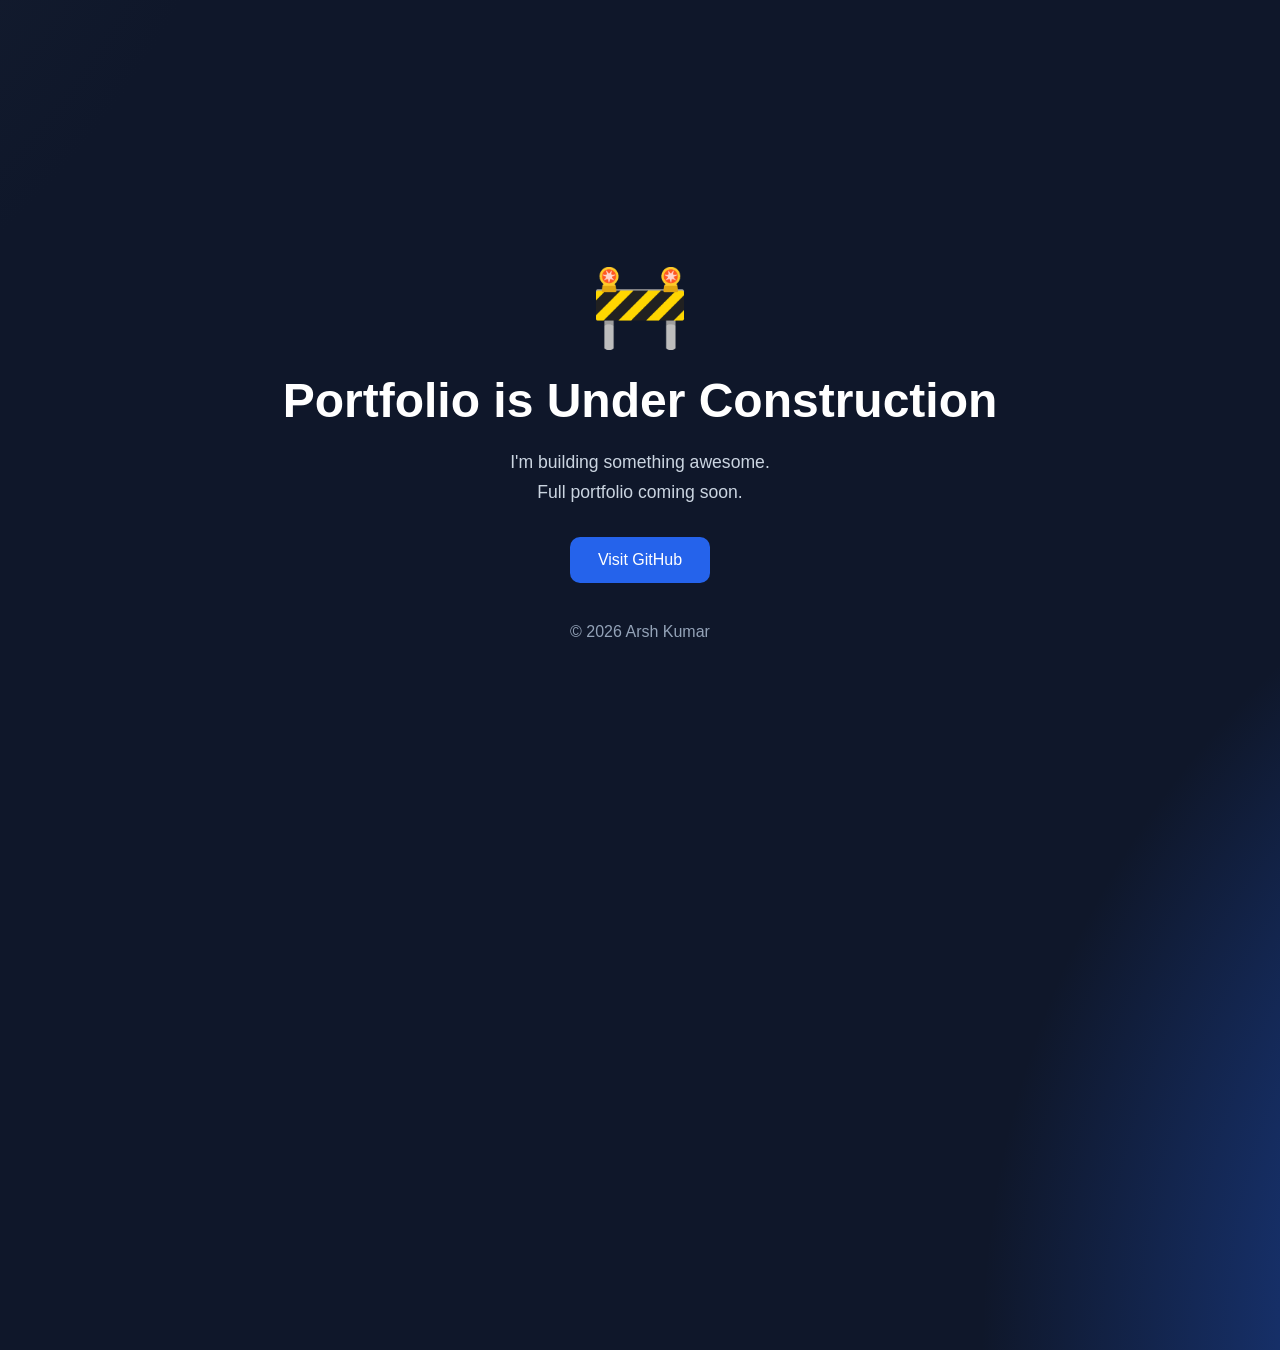
==== index.html @ bc9d830c "add condition and add file under-construction and portfolio" ====
<!DOCTYPE html>
<html lang="en">
  <head>
    <meta charset="UTF-8" />
    <meta name="viewport" content="width=device-width, initial-scale=1.0" />
    <title>Arsh Kumar</title>

    <script>
      // ====================================
      // CHANGE ONLY THIS VALUE
      // false = under construction
      // true  = live portfolio
      // ====================================
      
      const LIVE = false;
      
      if (LIVE) {
        window.location.href = 'portfolio.html'
      } else {
        window.location.href = 'under-construction.html'
      }
    </script>
  </head>

  <body></body>
</html>
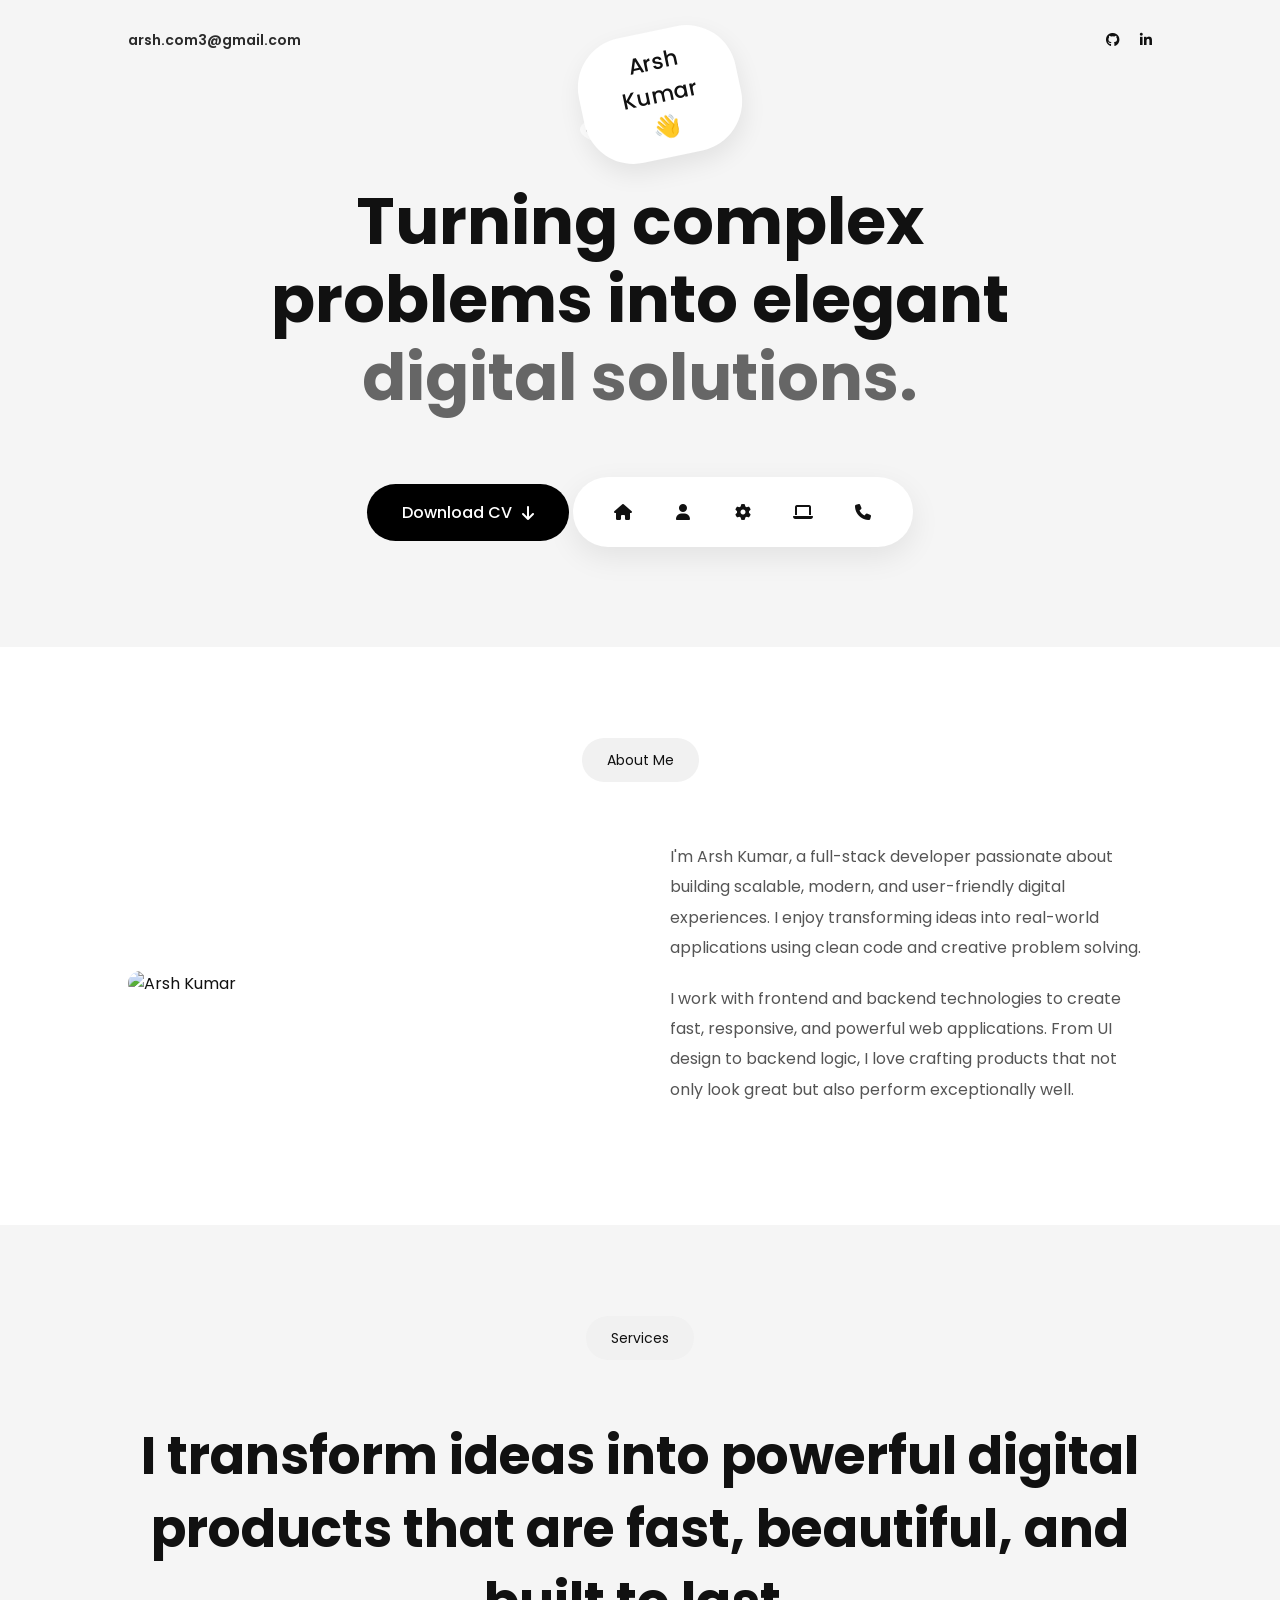
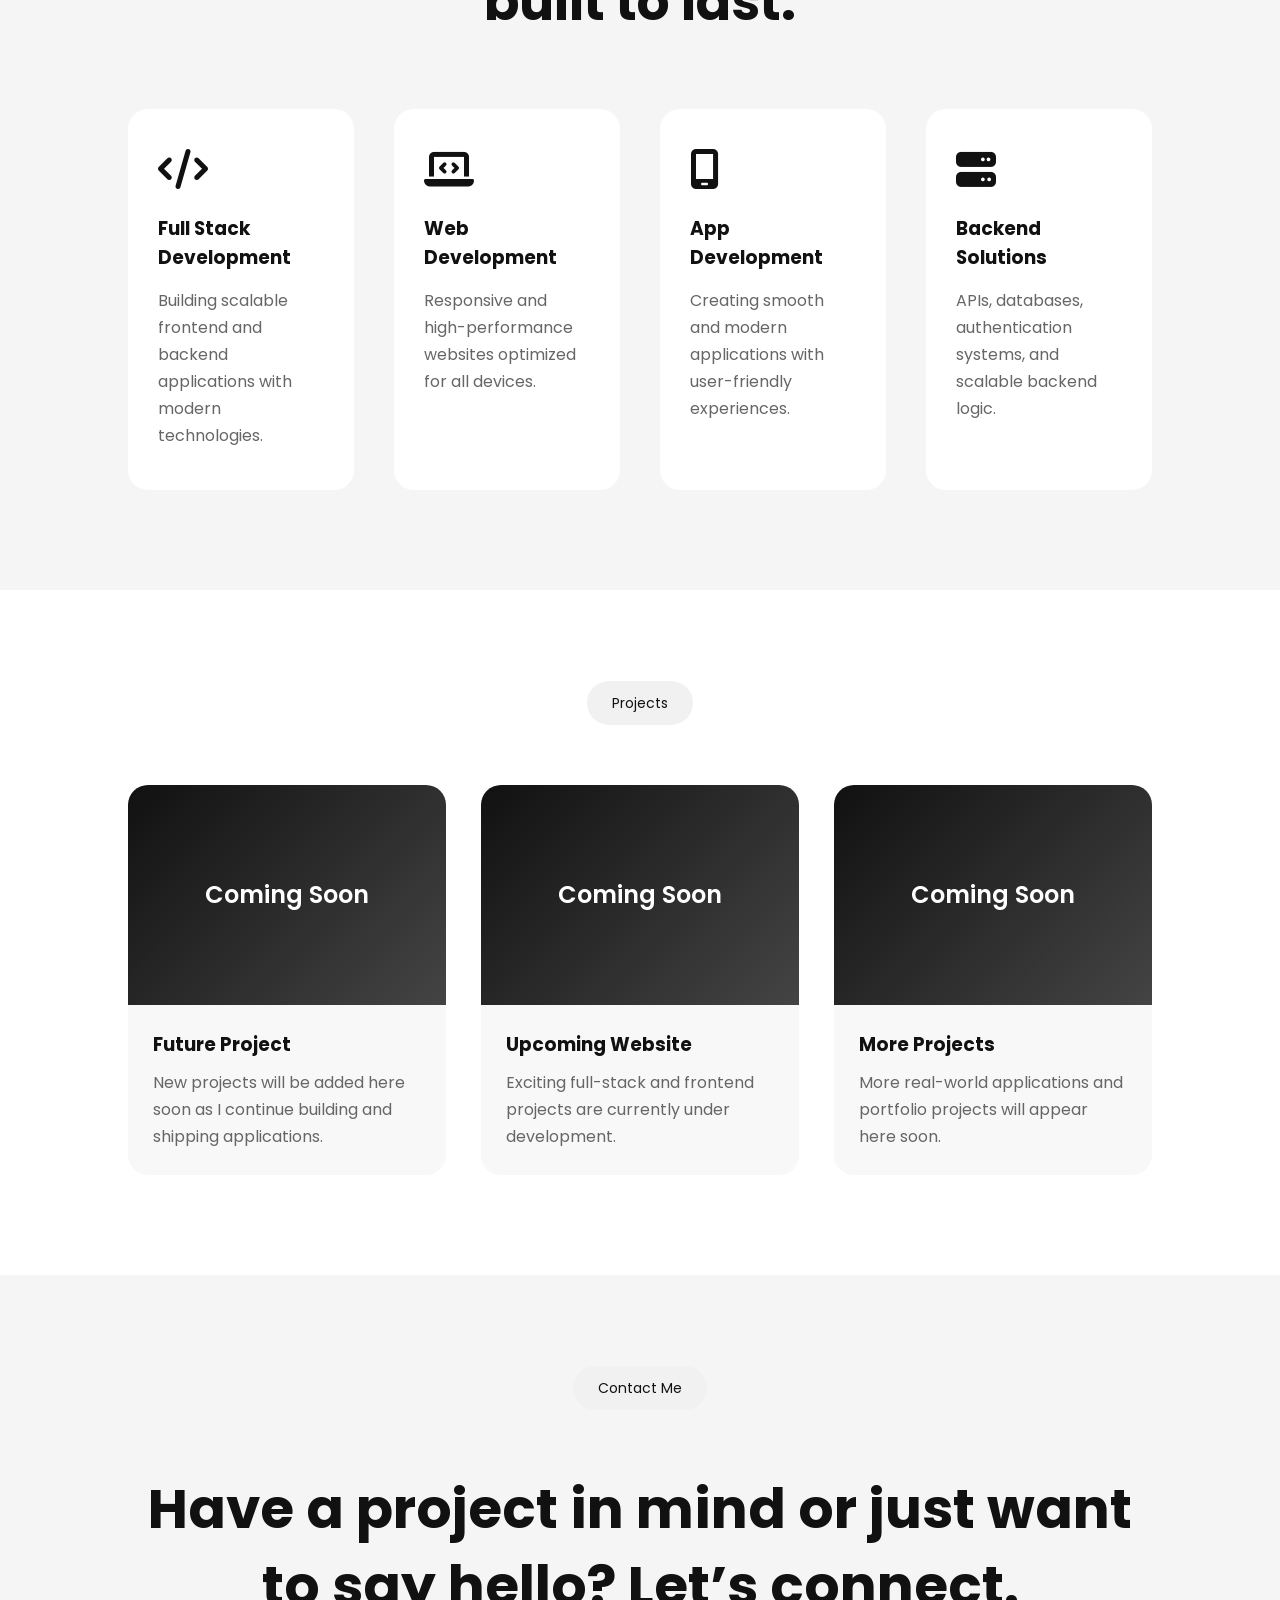
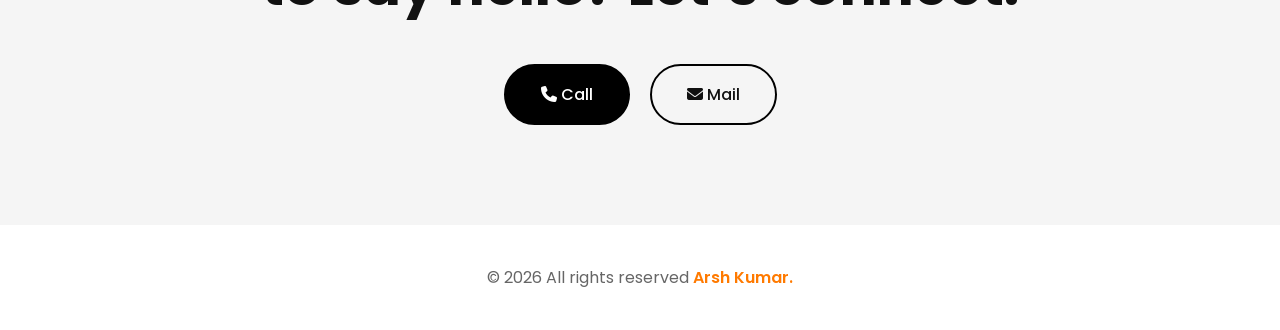
==== commit 3df3d9c5: "add static file and improve porfolio" ====
--- a/index.html
+++ b/index.html
@@ -12,7 +12,7 @@
       // true  = live portfolio
       // ====================================
       
-      const LIVE = false;
+      const LIVE = true;
       
       if (LIVE) {
         window.location.href = 'portfolio.html'
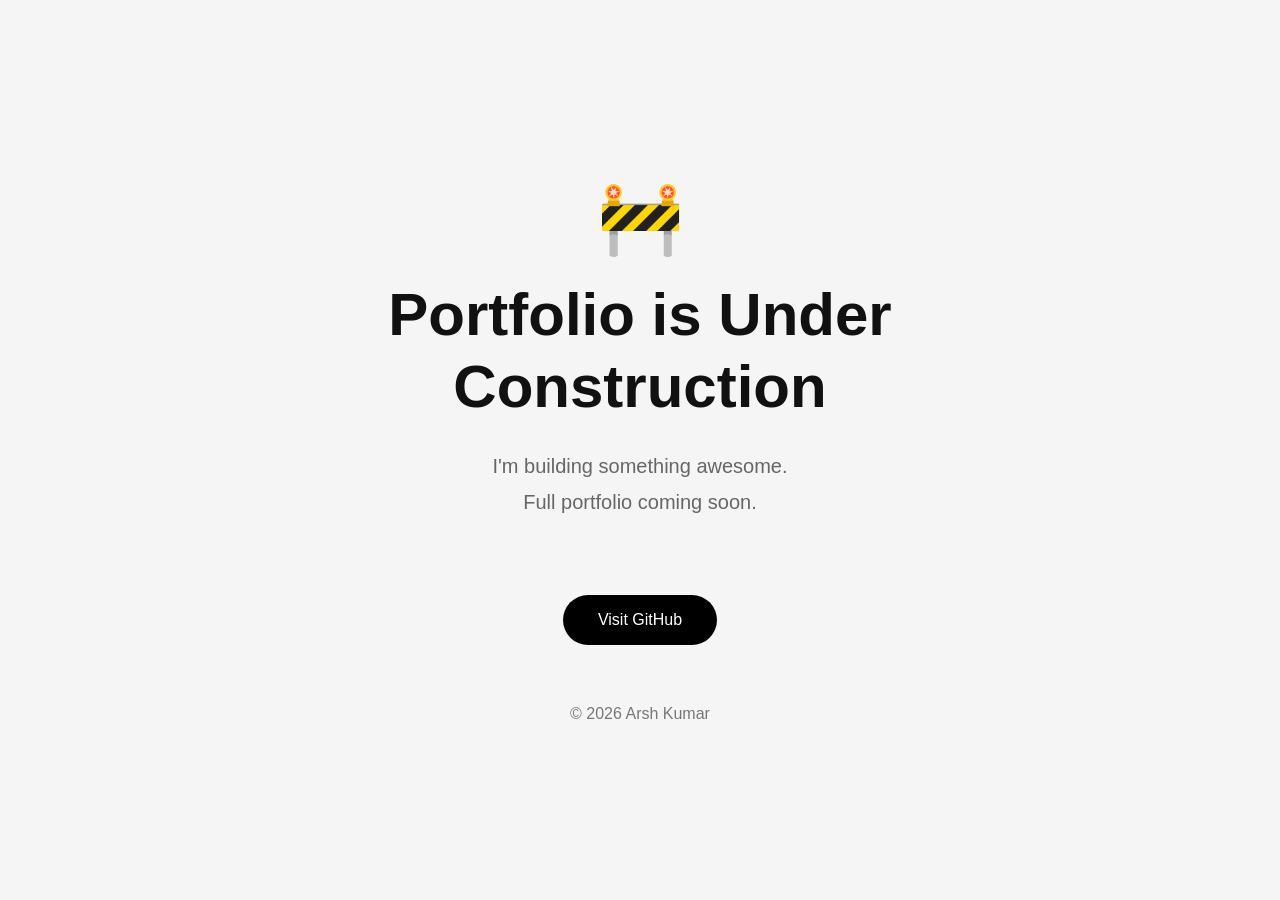
==== commit 52b126a5: "fix the condition" ====
--- a/index.html
+++ b/index.html
@@ -2,22 +2,14 @@
 <html lang="en">
   <head>
     <meta charset="UTF-8" />
-    <meta name="viewport" content="width=device-width, initial-scale=1.0" />
-    <title>Arsh Kumar</title>
 
     <script>
-      // ====================================
-      // CHANGE ONLY THIS VALUE
-      // false = under construction
-      // true  = live portfolio
-      // ====================================
-      
-      const LIVE = true;
+      const LIVE = false
       
       if (LIVE) {
-        window.location.href = 'portfolio.html'
+        window.location.replace('portfolio.html')
       } else {
-        window.location.href = 'under-construction.html'
+        window.location.replace('under-construction.html')
       }
     </script>
   </head>
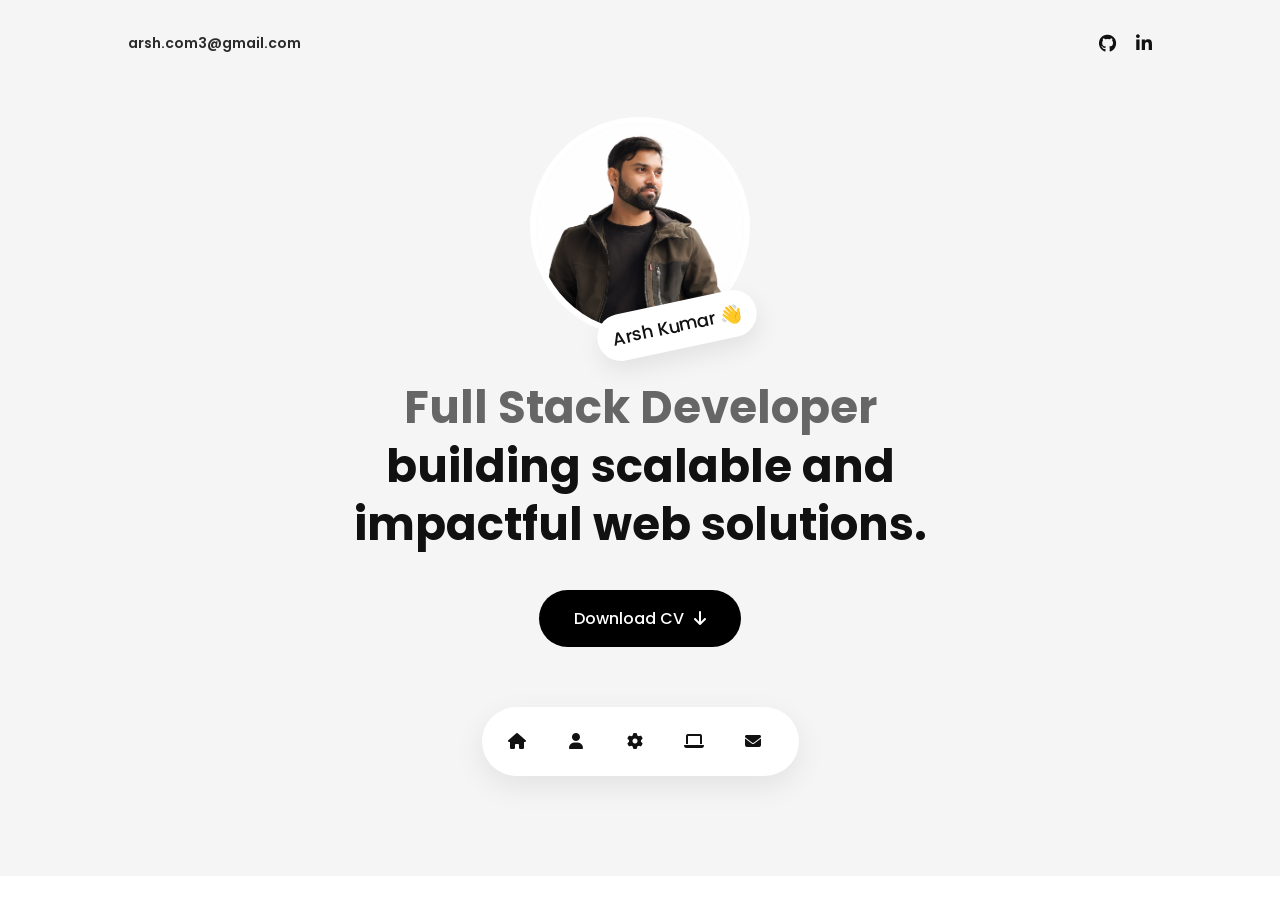
==== commit 23832cce: "improve condition in index.html" ====
--- a/index.html
+++ b/index.html
@@ -2,17 +2,34 @@
 <html lang="en">
   <head>
     <meta charset="UTF-8" />
+    <meta name="viewport" content="width=device-width, initial-scale=1.0" />
+    <title>Arsh Kumar</title>
+
+    <style>
+      body {
+        margin: 0;
+      }
+      
+      iframe {
+        width: 100%;
+        height: 100vh;
+        border: none;
+      }
+    </style>
+  </head>
+  <body>
+    <iframe id="frame"></iframe>
 
     <script>
-      const LIVE = false
+      const live = true
       
-      if (LIVE) {
-        window.location.replace('portfolio.html')
+      const frame = document.getElementById('frame')
+      
+      if (live) {
+        frame.src = 'portfolio/'
       } else {
-        window.location.replace('under-construction.html')
+        frame.src = 'under-construction/'
       }
     </script>
-  </head>
-
-  <body></body>
+  </body>
 </html>
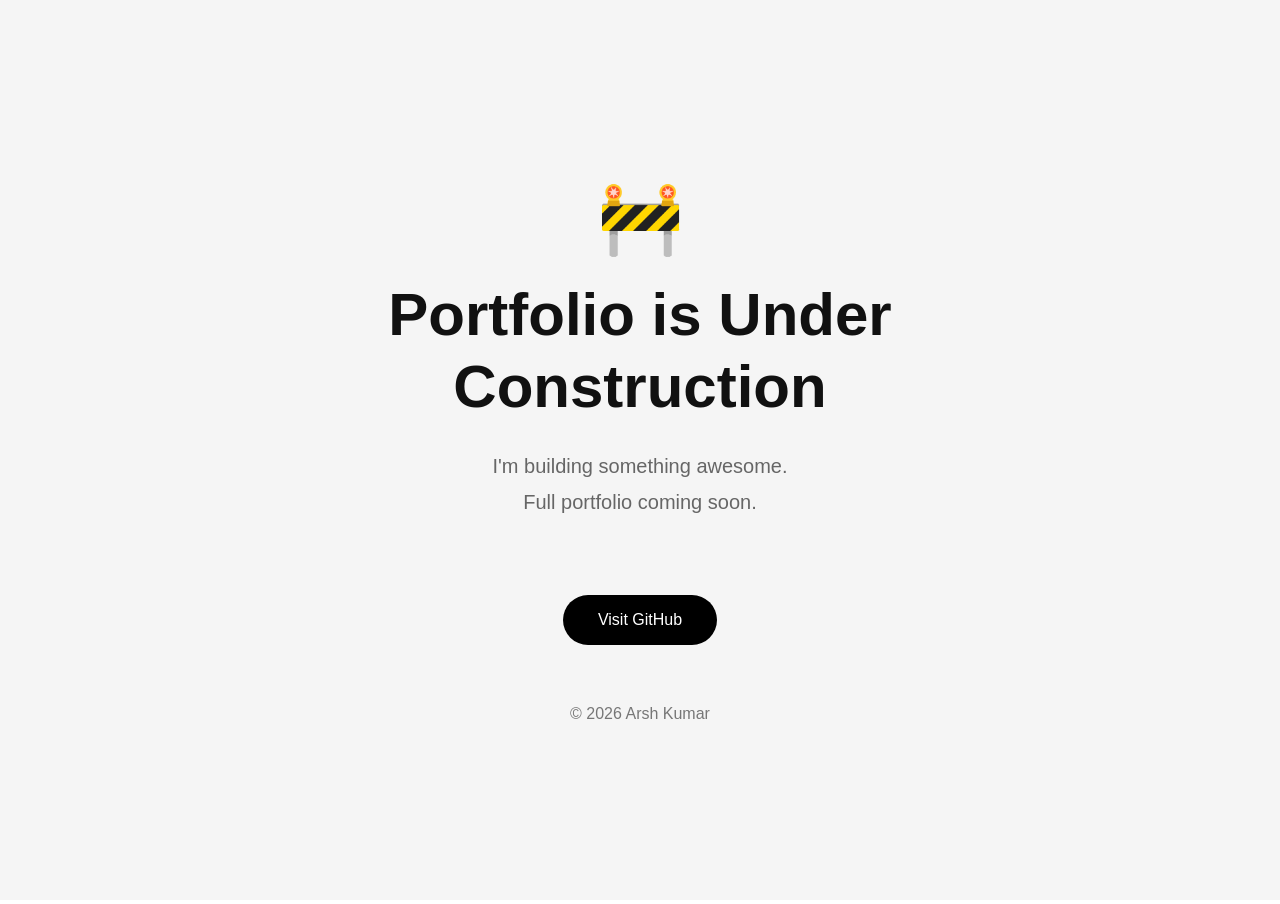
==== commit 2a8194bd: "change live to local" ====
--- a/index.html
+++ b/index.html
@@ -21,7 +21,7 @@
     <iframe id="frame"></iframe>
 
     <script>
-      const live = true
+      const live = false
       
       const frame = document.getElementById('frame')
       
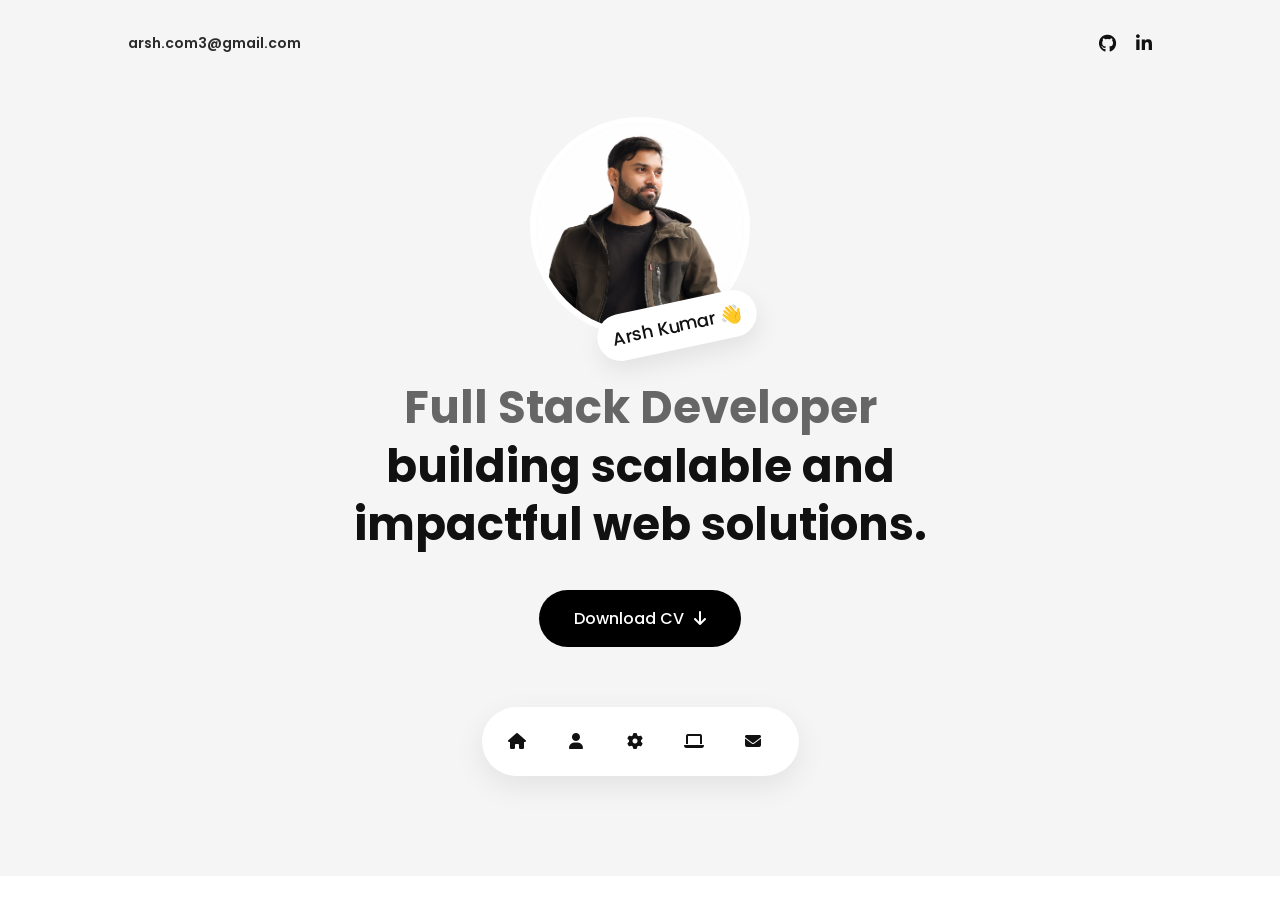
==== commit 90ee9cfc: "make live" ====
--- a/index.html
+++ b/index.html
@@ -21,7 +21,7 @@
     <iframe id="frame"></iframe>
 
     <script>
-      const live = false
+      const live = true
       
       const frame = document.getElementById('frame')
       
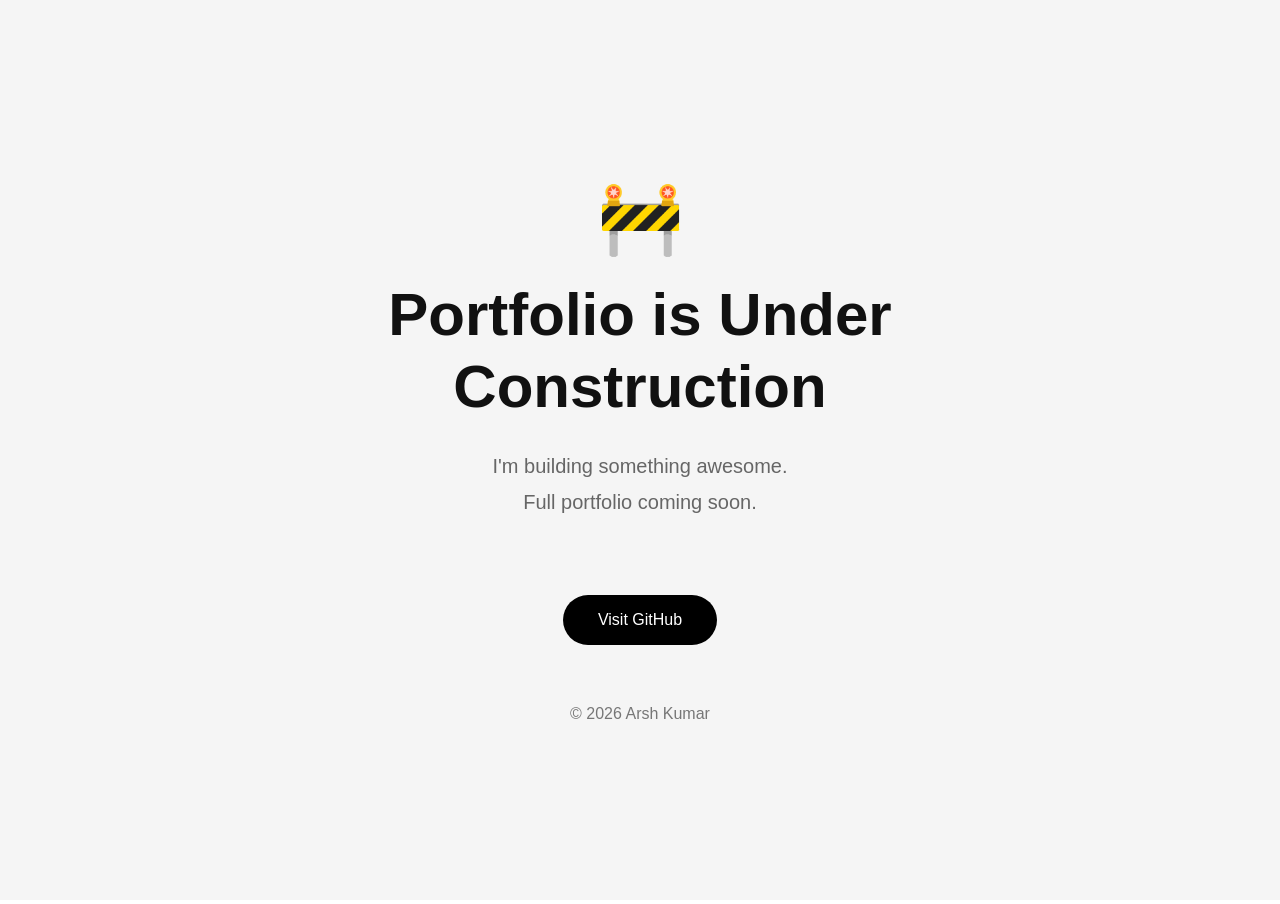
==== commit 7e5cd9a1: "make live false" ====
--- a/index.html
+++ b/index.html
@@ -21,7 +21,7 @@
     <iframe id="frame"></iframe>
 
     <script>
-      const live = true
+      const live = false
       
       const frame = document.getElementById('frame')
       
